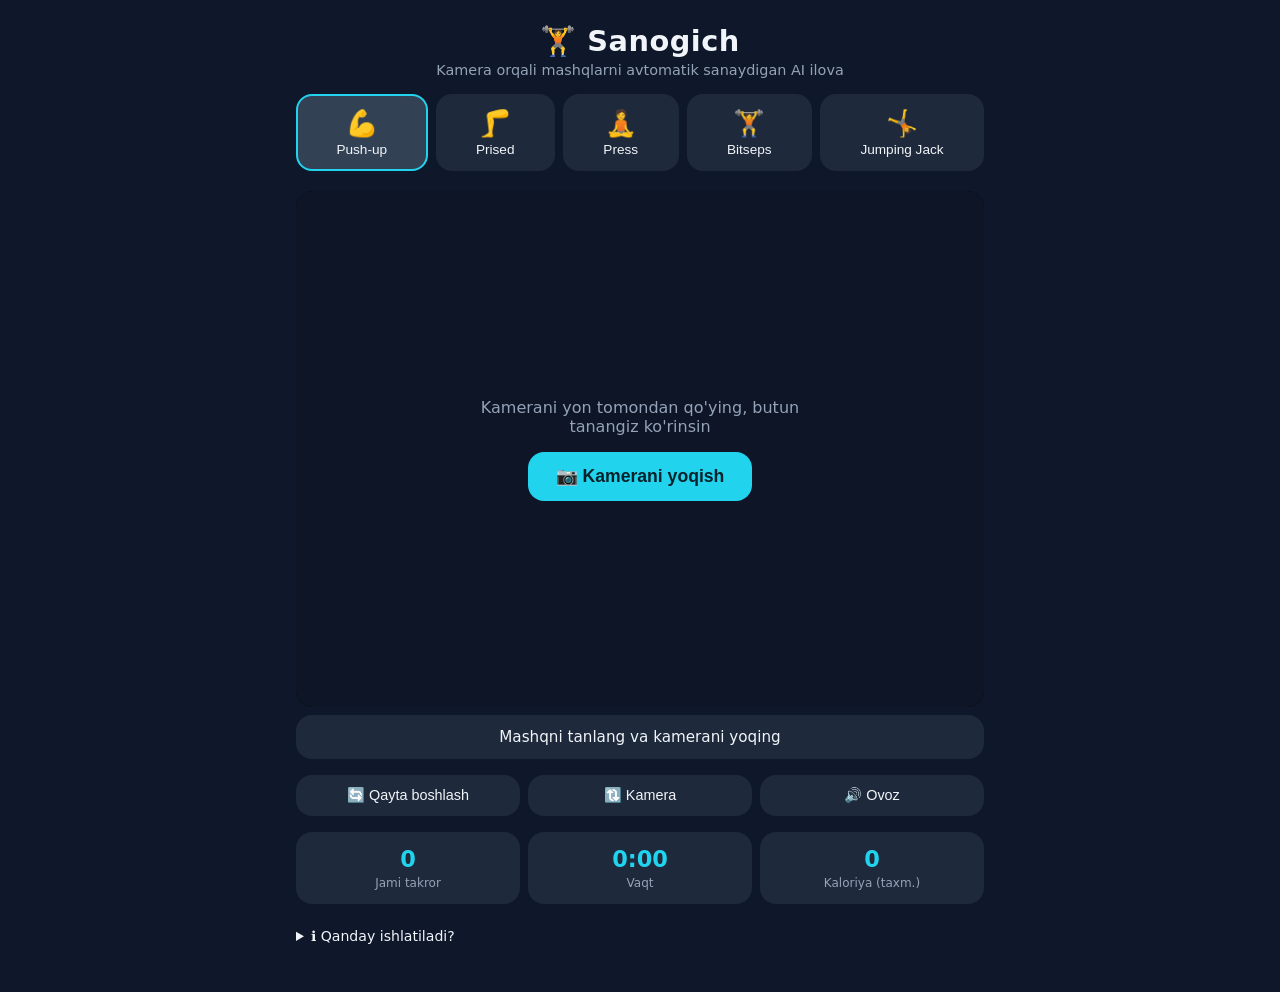
==== index.html @ f74868f1 "Kamera orqali mashqlarni sanaydigan AI ilova (Sanogich) Push-up, prised, press, bitseps va jumping j" ====
<!DOCTYPE html>
<html lang="uz">
<head>
  <meta charset="UTF-8" />
  <meta name="viewport" content="width=device-width, initial-scale=1.0, user-scalable=no" />
  <meta name="theme-color" content="#0f172a" />
  <title>Sanogich — AI Mashq Sanagich</title>
  <link rel="icon" href="data:image/svg+xml,<svg xmlns=%22http://www.w3.org/2000/svg%22 viewBox=%220 0 100 100%22><text y=%22.9em%22 font-size=%2290%22>🏋️</text></svg>" />
  <link rel="stylesheet" href="style.css" />
</head>
<body>
  <div id="app">
    <header>
      <h1>🏋️ Sanogich</h1>
      <p class="subtitle">Kamera orqali mashqlarni avtomatik sanaydigan AI ilova</p>
    </header>

    <section id="exercise-picker">
      <button class="exercise-btn active" data-exercise="pushup">
        <span class="icon">💪</span>
        <span class="name">Push-up</span>
      </button>
      <button class="exercise-btn" data-exercise="squat">
        <span class="icon">🦵</span>
        <span class="name">Prised</span>
      </button>
      <button class="exercise-btn" data-exercise="situp">
        <span class="icon">🧘</span>
        <span class="name">Press</span>
      </button>
      <button class="exercise-btn" data-exercise="curl">
        <span class="icon">🏋️</span>
        <span class="name">Bitseps</span>
      </button>
      <button class="exercise-btn" data-exercise="jumpingjack">
        <span class="icon">🤸</span>
        <span class="name">Jumping Jack</span>
      </button>
    </section>

    <section id="camera-area">
      <div id="video-container">
        <video id="video" autoplay muted playsinline></video>
        <canvas id="canvas"></canvas>
        <div id="overlay">
          <div id="rep-counter">
            <div id="rep-count">0</div>
            <div id="rep-label">marta</div>
          </div>
          <div id="stage-indicator">—</div>
        </div>
        <div id="loading-screen">
          <div class="spinner"></div>
          <p id="loading-text">AI model yuklanmoqda…</p>
        </div>
        <div id="start-screen">
          <p id="exercise-tip">Kamerani yoqib mashqni boshlang</p>
          <button id="start-btn">📷 Kamerani yoqish</button>
        </div>
      </div>

      <div id="feedback-bar">
        <span id="feedback-text">Mashqni tanlang va kamerani yoqing</span>
      </div>
    </section>

    <section id="controls">
      <button id="reset-btn" title="Hisobni nolga tushirish">🔄 Qayta boshlash</button>
      <button id="camera-flip-btn" title="Kamerani almashtirish">🔃 Kamera</button>
      <button id="sound-btn" title="Ovozni yoqish/o'chirish">🔊 Ovoz</button>
    </section>

    <section id="session-stats">
      <div class="stat">
        <div class="stat-value" id="stat-total">0</div>
        <div class="stat-label">Jami takror</div>
      </div>
      <div class="stat">
        <div class="stat-value" id="stat-time">0:00</div>
        <div class="stat-label">Vaqt</div>
      </div>
      <div class="stat">
        <div class="stat-value" id="stat-calories">0</div>
        <div class="stat-label">Kaloriya (taxm.)</div>
      </div>
    </section>

    <footer>
      <details>
        <summary>ℹ️ Qanday ishlatiladi?</summary>
        <ol>
          <li>Mashq turini tanlang (Push-up, Prised, Press, Bitseps yoki Jumping Jack).</li>
          <li>«Kamerani yoqish» tugmasini bosing va kameraga ruxsat bering.</li>
          <li>Butun tanangiz (yoki mashq uchun kerakli qismi) kameraga ko'rinib turishiga ishonch hosil qiling.</li>
          <li>Mashqni bajaring — ilova har bir to'g'ri takrorni avtomatik sanaydi va ovoz bilan bildiradi.</li>
        </ol>
        <p><strong>Maslahat:</strong> Yorug' joyda turing va kameradan 2–3 metr uzoqlikda bo'ling. Push-up uchun kamerani yon tomondan qo'ying.</p>
        <p class="privacy">🔒 Barcha hisob-kitoblar qurilmangizning o'zida bajariladi — video hech qayerga yuborilmaydi.</p>
      </details>
    </footer>
  </div>

  <script type="module" src="app.js"></script>
</body>
</html>
---- style.css ----
* {
  margin: 0;
  padding: 0;
  box-sizing: border-box;
}

:root {
  --bg: #0f172a;
  --surface: #1e293b;
  --surface-2: #334155;
  --accent: #22d3ee;
  --accent-2: #4ade80;
  --text: #f1f5f9;
  --text-dim: #94a3b8;
  --danger: #f87171;
  --radius: 16px;
}

html, body {
  height: 100%;
}

body {
  font-family: system-ui, -apple-system, "Segoe UI", Roboto, sans-serif;
  background: var(--bg);
  color: var(--text);
  -webkit-tap-highlight-color: transparent;
}

#app {
  max-width: 720px;
  margin: 0 auto;
  padding: 16px;
  display: flex;
  flex-direction: column;
  gap: 16px;
  min-height: 100%;
}

header {
  text-align: center;
  padding-top: 8px;
}

header h1 {
  font-size: 1.8rem;
  letter-spacing: 0.5px;
}

.subtitle {
  color: var(--text-dim);
  font-size: 0.9rem;
  margin-top: 4px;
}

/* ── Exercise picker ── */
#exercise-picker {
  display: flex;
  gap: 8px;
  overflow-x: auto;
  padding-bottom: 4px;
  scrollbar-width: none;
}

#exercise-picker::-webkit-scrollbar {
  display: none;
}

.exercise-btn {
  flex: 1 0 auto;
  min-width: 96px;
  background: var(--surface);
  border: 2px solid transparent;
  border-radius: var(--radius);
  color: var(--text);
  padding: 12px 8px;
  cursor: pointer;
  display: flex;
  flex-direction: column;
  align-items: center;
  gap: 4px;
  font-size: 0.85rem;
  transition: border-color 0.15s, background 0.15s;
}

.exercise-btn .icon {
  font-size: 1.6rem;
}

.exercise-btn.active {
  border-color: var(--accent);
  background: var(--surface-2);
}

/* ── Camera area ── */
#video-container {
  position: relative;
  width: 100%;
  aspect-ratio: 4 / 3;
  background: #000;
  border-radius: var(--radius);
  overflow: hidden;
}

#video,
#canvas {
  position: absolute;
  inset: 0;
  width: 100%;
  height: 100%;
  object-fit: cover;
}

#video.mirrored,
#canvas.mirrored {
  transform: scaleX(-1);
}

#overlay {
  position: absolute;
  inset: 0;
  pointer-events: none;
  display: none;
}

#overlay.visible {
  display: block;
}

#rep-counter {
  position: absolute;
  top: 12px;
  left: 12px;
  background: rgba(15, 23, 42, 0.8);
  border-radius: var(--radius);
  padding: 10px 18px;
  text-align: center;
  backdrop-filter: blur(4px);
}

#rep-count {
  font-size: 2.8rem;
  font-weight: 800;
  color: var(--accent-2);
  line-height: 1;
  font-variant-numeric: tabular-nums;
}

#rep-label {
  color: var(--text-dim);
  font-size: 0.8rem;
  margin-top: 2px;
}

#stage-indicator {
  position: absolute;
  top: 12px;
  right: 12px;
  background: rgba(15, 23, 42, 0.8);
  border-radius: var(--radius);
  padding: 10px 16px;
  font-size: 1rem;
  font-weight: 600;
  color: var(--accent);
  backdrop-filter: blur(4px);
}

/* ── Loading / start screens ── */
#loading-screen,
#start-screen {
  position: absolute;
  inset: 0;
  display: none;
  flex-direction: column;
  align-items: center;
  justify-content: center;
  gap: 16px;
  background: rgba(15, 23, 42, 0.92);
  text-align: center;
  padding: 24px;
}

#loading-screen.visible,
#start-screen.visible {
  display: flex;
}

.spinner {
  width: 44px;
  height: 44px;
  border: 4px solid var(--surface-2);
  border-top-color: var(--accent);
  border-radius: 50%;
  animation: spin 0.9s linear infinite;
}

@keyframes spin {
  to { transform: rotate(360deg); }
}

#exercise-tip {
  color: var(--text-dim);
  max-width: 320px;
}

#start-btn {
  background: var(--accent);
  color: #06222b;
  border: none;
  border-radius: var(--radius);
  padding: 14px 28px;
  font-size: 1.1rem;
  font-weight: 700;
  cursor: pointer;
}

#start-btn:active {
  transform: scale(0.97);
}

/* ── Feedback bar ── */
#feedback-bar {
  margin-top: 8px;
  background: var(--surface);
  border-radius: var(--radius);
  padding: 12px 16px;
  text-align: center;
  min-height: 44px;
  display: flex;
  align-items: center;
  justify-content: center;
}

#feedback-text {
  font-size: 0.95rem;
}

#feedback-bar.good #feedback-text { color: var(--accent-2); }
#feedback-bar.warn #feedback-text { color: #fbbf24; }
#feedback-bar.bad  #feedback-text { color: var(--danger); }

/* ── Controls ── */
#controls {
  display: flex;
  gap: 8px;
}

#controls button {
  flex: 1;
  background: var(--surface);
  border: none;
  border-radius: var(--radius);
  color: var(--text);
  padding: 12px;
  font-size: 0.9rem;
  cursor: pointer;
}

#controls button:active {
  background: var(--surface-2);
}

/* ── Stats ── */
#session-stats {
  display: flex;
  gap: 8px;
}

.stat {
  flex: 1;
  background: var(--surface);
  border-radius: var(--radius);
  padding: 14px 8px;
  text-align: center;
}

.stat-value {
  font-size: 1.4rem;
  font-weight: 700;
  color: var(--accent);
  font-variant-numeric: tabular-nums;
}

.stat-label {
  color: var(--text-dim);
  font-size: 0.75rem;
  margin-top: 4px;
}

/* ── Footer ── */
footer {
  color: var(--text-dim);
  font-size: 0.88rem;
  padding-bottom: 24px;
}

footer summary {
  cursor: pointer;
  padding: 8px 0;
  color: var(--text);
}

footer ol {
  margin: 8px 0 8px 20px;
  display: flex;
  flex-direction: column;
  gap: 6px;
}

footer p {
  margin-top: 8px;
}

.privacy {
  color: var(--accent-2);
}

/* Rep flash animation */
@keyframes rep-flash {
  0%   { transform: scale(1); }
  40%  { transform: scale(1.35); }
  100% { transform: scale(1); }
}

#rep-count.flash {
  animation: rep-flash 0.35s ease;
}

@media (max-width: 480px) {
  header h1 { font-size: 1.5rem; }
  #rep-count { font-size: 2.2rem; }
}
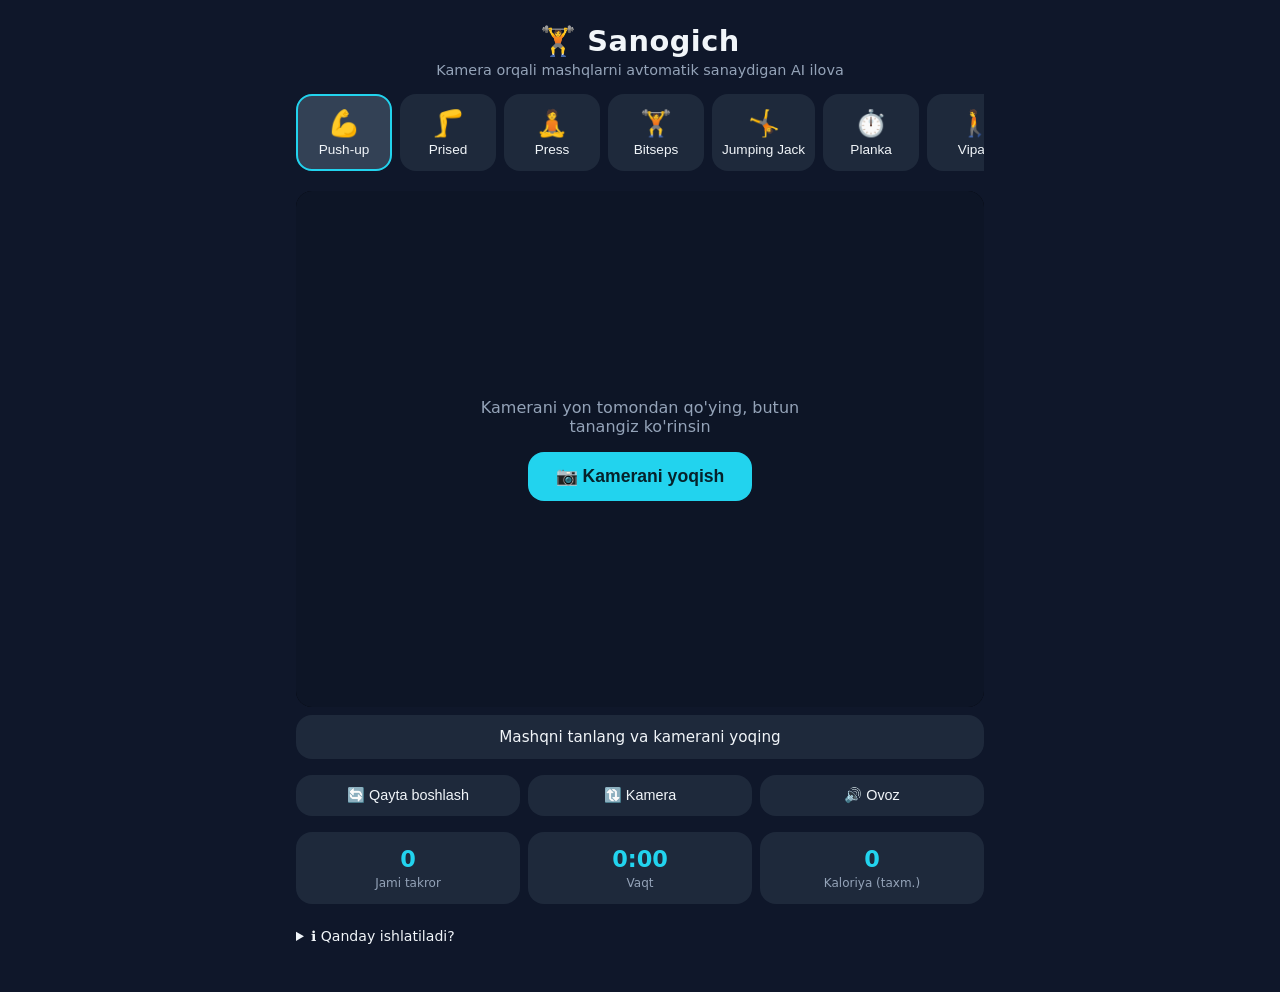
==== commit b7a3d108: "Planka, vipad va tizza ko'tarish mashqlarini qo'shish Planka uchun yangi 'hold' turi: takror o'rniga" ====
--- a/index.html
+++ b/index.html
@@ -35,6 +35,18 @@
       <button class="exercise-btn" data-exercise="jumpingjack">
         <span class="icon">🤸</span>
         <span class="name">Jumping Jack</span>
+      </button>
+      <button class="exercise-btn" data-exercise="plank">
+        <span class="icon">⏱️</span>
+        <span class="name">Planka</span>
+      </button>
+      <button class="exercise-btn" data-exercise="lunge">
+        <span class="icon">🚶</span>
+        <span class="name">Vipad</span>
+      </button>
+      <button class="exercise-btn" data-exercise="highknees">
+        <span class="icon">🏃</span>
+        <span class="name">Tizza ko'tarish</span>
       </button>
     </section>
 
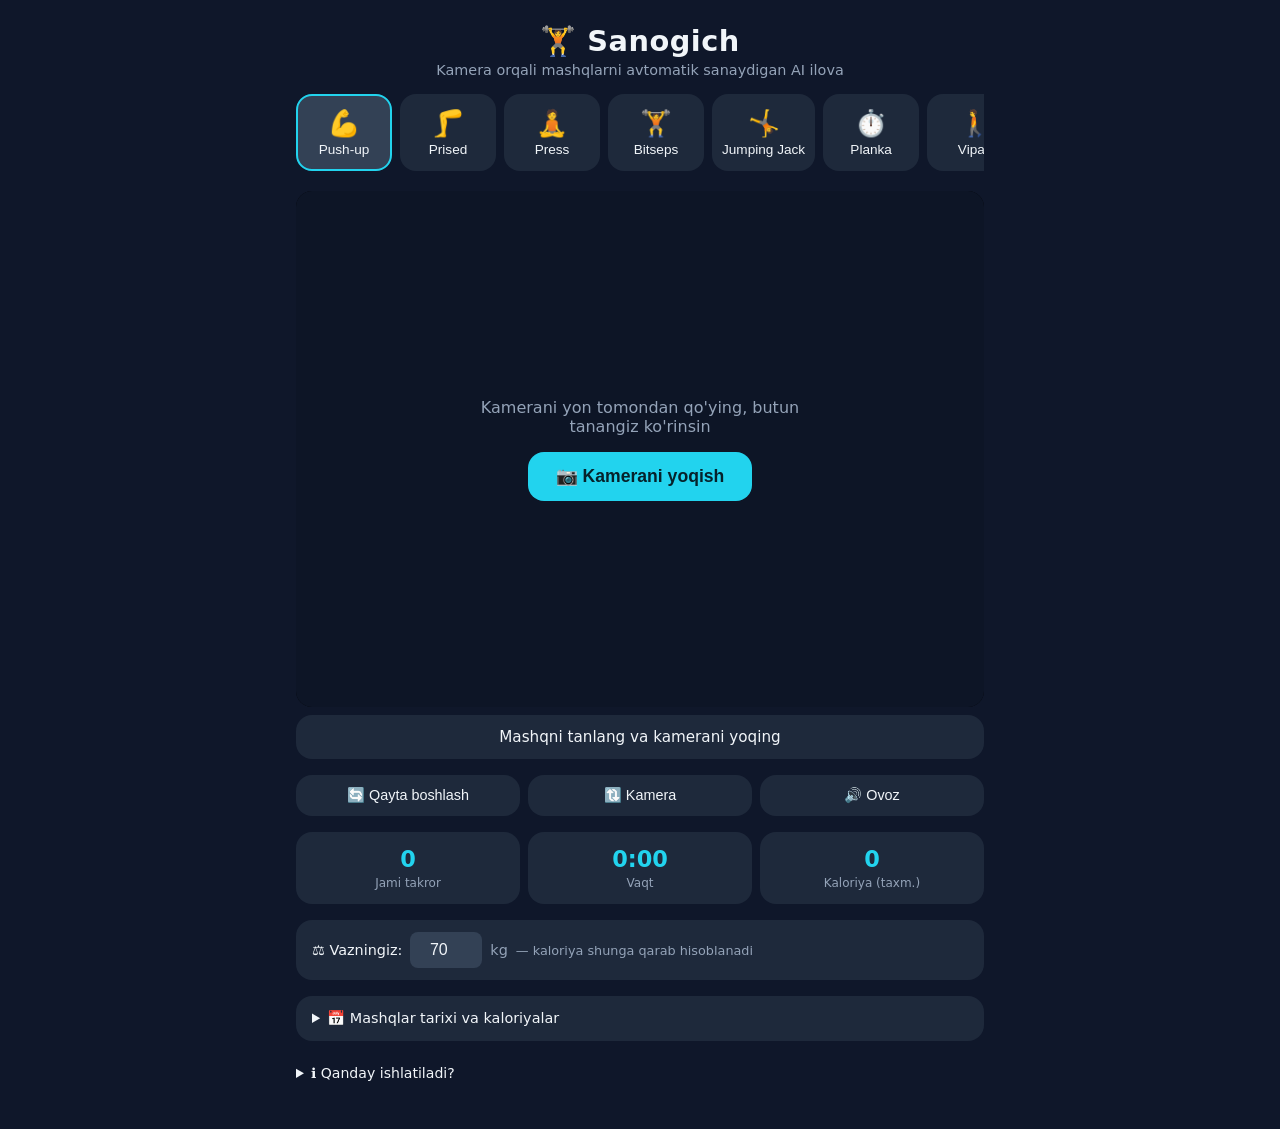
==== commit 81572bc1: "Vazn asosida kaloriya, kunlik tarix va Samsung Health uchun ulashish Kaloriya endi foydalanuvchi vaz" ====
--- a/index.html
+++ b/index.html
@@ -97,6 +97,32 @@
       </div>
     </section>
 
+    <section id="profile-row">
+      <label for="weight-input">⚖️ Vazningiz:</label>
+      <input id="weight-input" type="number" inputmode="numeric" min="20" max="250" value="70" />
+      <span class="unit">kg</span>
+      <span class="hint">— kaloriya shunga qarab hisoblanadi</span>
+    </section>
+
+    <section id="history-section">
+      <details>
+        <summary>📅 Mashqlar tarixi va kaloriyalar</summary>
+        <div id="history-list">
+          <p class="empty">Hali mashq qilinmagan</p>
+        </div>
+        <div id="history-actions">
+          <button id="share-btn">📤 Ulashish</button>
+          <button id="csv-btn">⬇️ CSV yuklab olish</button>
+        </div>
+        <p class="health-note">
+          💚 <strong>Samsung Health'ga qo'shish:</strong> «Ulashish» tugmasi bugungi
+          natijangizni tayyor matn qilib beradi. Samsung Health ilovasida
+          <em>Mashqlar → ➕ Mashq kiritish</em> bo'limiga kaloriya va vaqtni
+          kiriting — sog'lomlik tizimingizda hisobga olinadi.
+        </p>
+      </details>
+    </section>
+
     <footer>
       <details>
         <summary>ℹ️ Qanday ishlatiladi?</summary>
--- a/style.css
+++ b/style.css
@@ -287,6 +287,120 @@
   margin-top: 4px;
 }
 
+/* ── Profil (vazn) ── */
+#profile-row {
+  background: var(--surface);
+  border-radius: var(--radius);
+  padding: 12px 16px;
+  display: flex;
+  align-items: center;
+  gap: 8px;
+  flex-wrap: wrap;
+  font-size: 0.9rem;
+}
+
+#weight-input {
+  width: 72px;
+  background: var(--surface-2);
+  border: 1px solid transparent;
+  border-radius: 8px;
+  color: var(--text);
+  padding: 8px 10px;
+  font-size: 1rem;
+  text-align: center;
+}
+
+#weight-input:focus {
+  outline: none;
+  border-color: var(--accent);
+}
+
+#profile-row .unit {
+  color: var(--text-dim);
+}
+
+#profile-row .hint {
+  color: var(--text-dim);
+  font-size: 0.8rem;
+}
+
+/* ── Tarix ── */
+#history-section {
+  background: var(--surface);
+  border-radius: var(--radius);
+  padding: 4px 16px;
+  font-size: 0.9rem;
+}
+
+#history-section summary {
+  cursor: pointer;
+  padding: 10px 0;
+}
+
+#history-list {
+  display: flex;
+  flex-direction: column;
+  gap: 8px;
+  padding: 8px 0;
+}
+
+#history-list .empty {
+  color: var(--text-dim);
+  text-align: center;
+  padding: 8px 0;
+}
+
+.history-day {
+  background: var(--surface-2);
+  border-radius: 10px;
+  padding: 10px 14px;
+}
+
+.history-day .day-header {
+  display: flex;
+  justify-content: space-between;
+  font-weight: 600;
+  margin-bottom: 6px;
+}
+
+.history-day .day-calories {
+  color: var(--accent);
+}
+
+.history-day .day-items {
+  color: var(--text-dim);
+  font-size: 0.85rem;
+  line-height: 1.5;
+}
+
+#history-actions {
+  display: flex;
+  gap: 8px;
+  padding: 8px 0 12px;
+}
+
+#history-actions button {
+  flex: 1;
+  background: var(--surface-2);
+  border: none;
+  border-radius: 10px;
+  color: var(--text);
+  padding: 10px;
+  font-size: 0.9rem;
+  cursor: pointer;
+}
+
+.health-note {
+  color: var(--text-dim);
+  font-size: 0.82rem;
+  padding-bottom: 12px;
+  line-height: 1.5;
+}
+
+.health-note strong {
+  color: #4ade80;
+}
+
 /* ── Footer ── */
 footer {
   color: var(--text-dim);
